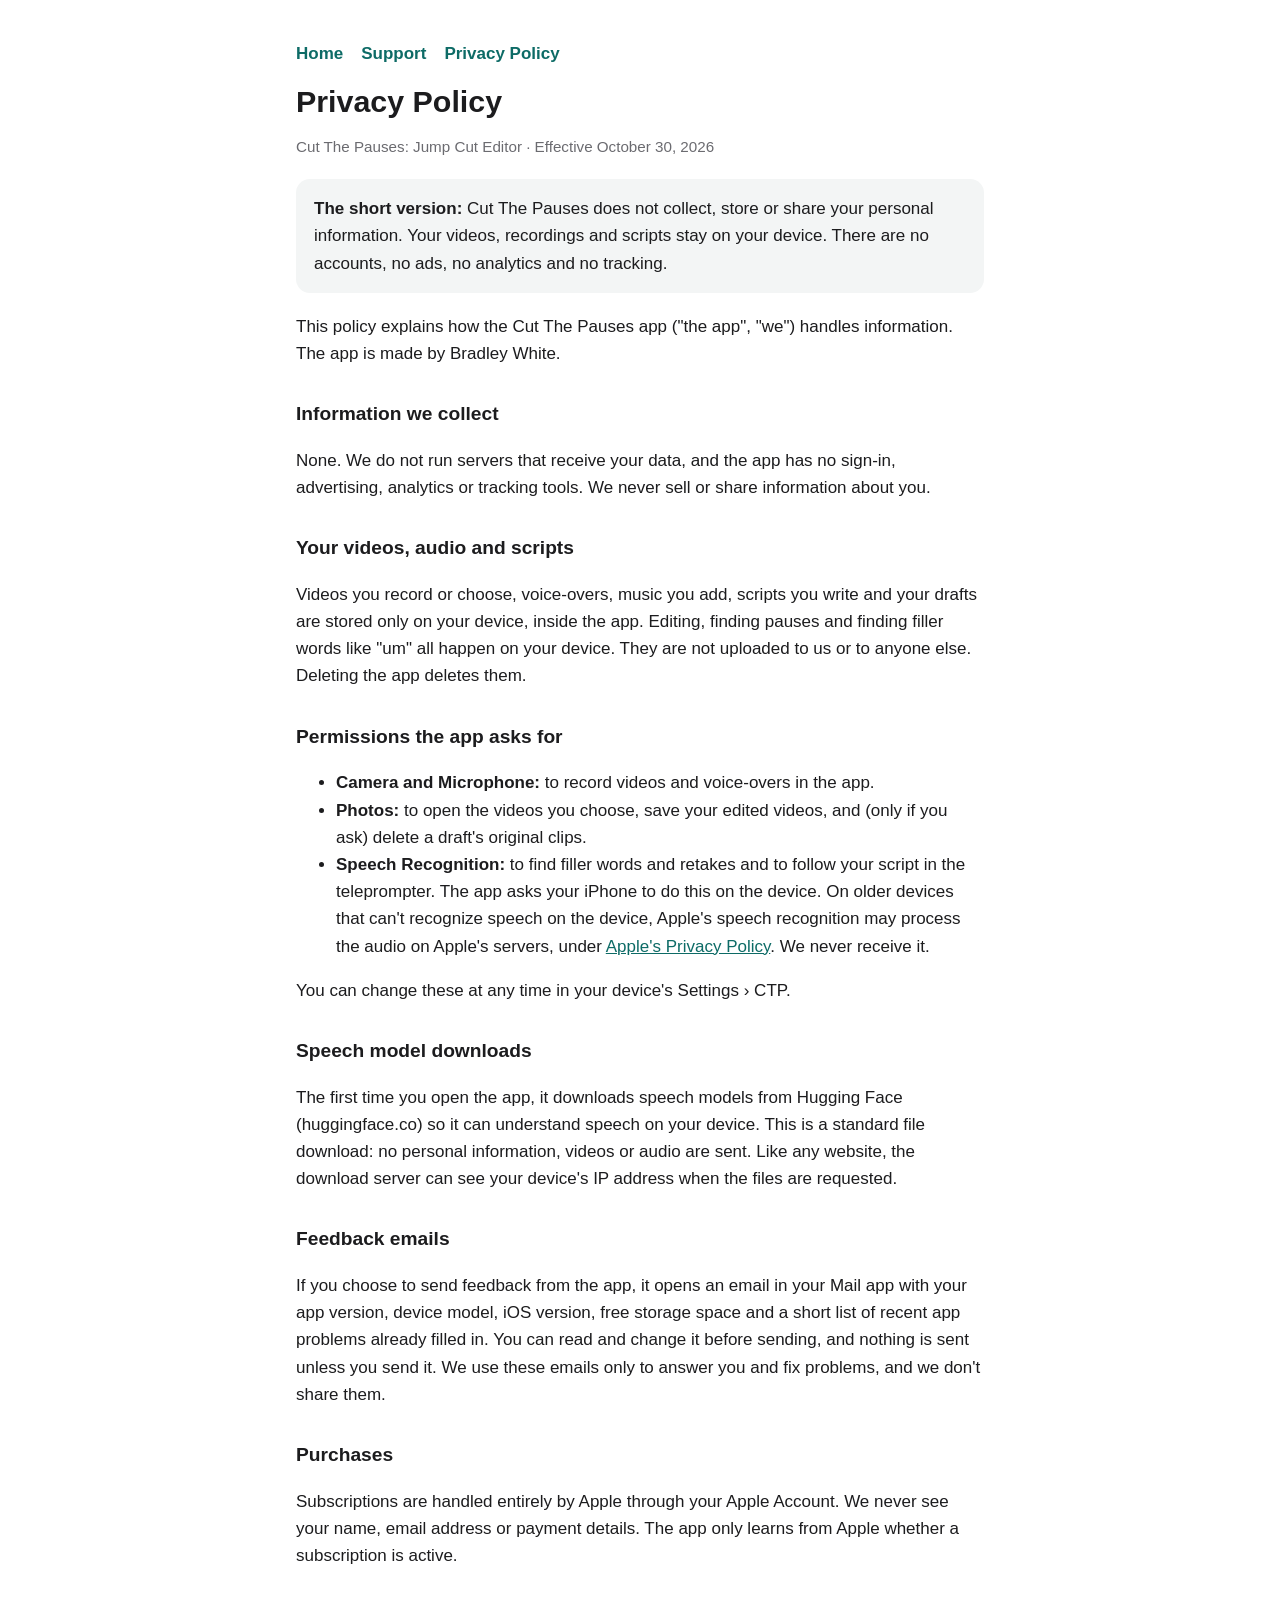
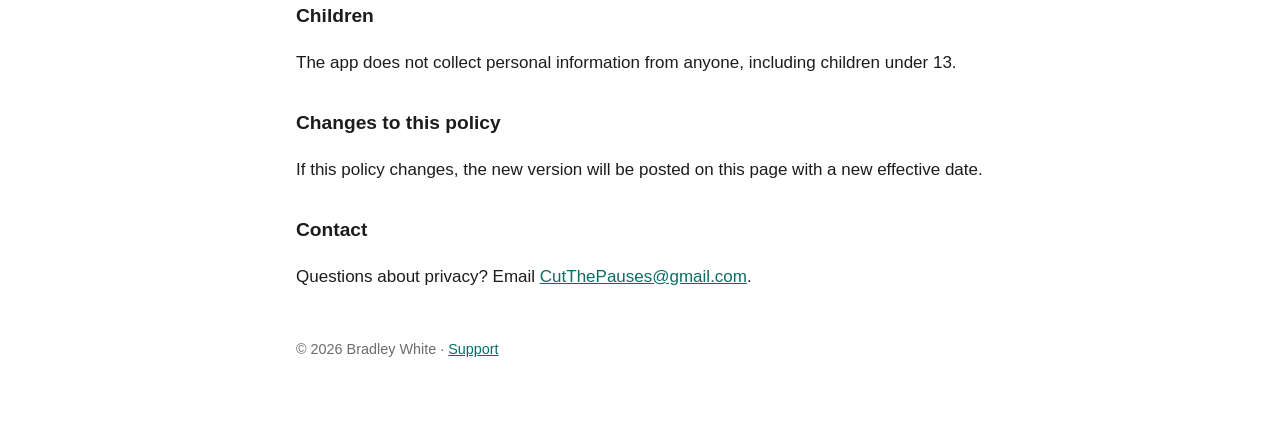
==== privacy.html @ ee51a825 "Add files via upload" ====
<!doctype html>
<html lang="en">
<head>
<meta charset="utf-8">
<meta name="viewport" content="width=device-width, initial-scale=1">
<title>Cut The Pauses Privacy Policy</title>
<link rel="stylesheet" href="style.css">
</head>
<body>
<main>
  <nav><a href="./">Home</a><a href="support.html">Support</a><a href="privacy.html">Privacy Policy</a></nav>
  <h1>Privacy Policy</h1>
  <p class="muted">Cut The Pauses: Jump Cut Editor &middot; Effective October 30, 2026</p>

  <div class="card">
    <strong>The short version:</strong> Cut The Pauses does not collect, store or share your personal information. Your videos, recordings and scripts stay on your device. There are no accounts, no ads, no analytics and no tracking.
  </div>

  <p>This policy explains how the Cut The Pauses app ("the app", "we") handles information. The app is made by Bradley White.</p>

  <h2>Information we collect</h2>
  <p>None. We do not run servers that receive your data, and the app has no sign-in, advertising, analytics or tracking tools. We never sell or share information about you.</p>

  <h2>Your videos, audio and scripts</h2>
  <p>Videos you record or choose, voice-overs, music you add, scripts you write and your drafts are stored only on your device, inside the app. Editing, finding pauses and finding filler words like "um" all happen on your device. They are not uploaded to us or to anyone else. Deleting the app deletes them.</p>

  <h2>Permissions the app asks for</h2>
  <ul>
    <li><strong>Camera and Microphone:</strong> to record videos and voice-overs in the app.</li>
    <li><strong>Photos:</strong> to open the videos you choose, save your edited videos, and (only if you ask) delete a draft's original clips.</li>
    <li><strong>Speech Recognition:</strong> to find filler words and retakes and to follow your script in the teleprompter. The app asks your iPhone to do this on the device. On older devices that can't recognize speech on the device, Apple's speech recognition may process the audio on Apple's servers, under <a href="https://www.apple.com/legal/privacy/">Apple's Privacy Policy</a>. We never receive it.</li>
  </ul>
  <p>You can change these at any time in your device's Settings &rsaquo; CTP.</p>

  <h2>Speech model downloads</h2>
  <p>The first time you open the app, it downloads speech models from Hugging Face (huggingface.co) so it can understand speech on your device. This is a standard file download: no personal information, videos or audio are sent. Like any website, the download server can see your device's IP address when the files are requested.</p>

  <h2>Feedback emails</h2>
  <p>If you choose to send feedback from the app, it opens an email in your Mail app with your app version, device model, iOS version, free storage space and a short list of recent app problems already filled in. You can read and change it before sending, and nothing is sent unless you send it. We use these emails only to answer you and fix problems, and we don't share them.</p>

  <h2>Purchases</h2>
  <p>Subscriptions are handled entirely by Apple through your Apple Account. We never see your name, email address or payment details. The app only learns from Apple whether a subscription is active.</p>

  <h2>Children</h2>
  <p>The app does not collect personal information from anyone, including children under 13.</p>

  <h2>Changes to this policy</h2>
  <p>If this policy changes, the new version will be posted on this page with a new effective date.</p>

  <h2>Contact</h2>
  <p>Questions about privacy? Email <a href="mailto:CutThePauses@gmail.com">CutThePauses@gmail.com</a>.</p>

  <footer>&copy; 2026 Bradley White &middot; <a href="support.html">Support</a></footer>
</main>
</body>
</html>
---- style.css ----
:root { --bg:#ffffff; --text:#1c1c1e; --muted:#6b6b70; --accent:#0d6b66; --card:#f3f5f5; }
@media (prefers-color-scheme: dark) { :root { --bg:#111214; --text:#f2f2f4; --muted:#a1a1a8; --accent:#3fc1b7; --card:#1c1d20; } }
* { box-sizing: border-box; }
body { margin:0; background:var(--bg); color:var(--text); font:17px/1.6 -apple-system, BlinkMacSystemFont, "Segoe UI", Roboto, Helvetica, Arial, sans-serif; }
main { max-width:720px; margin:0 auto; padding:40px 16px 64px; }
header { display:flex; align-items:center; gap:12px; margin-bottom:8px; }
header img { width:48px; height:48px; border-radius:11px; }
h1 { font-size:1.9rem; line-height:1.2; margin:16px 0 4px; }
h2 { font-size:1.2rem; margin:32px 0 6px; }
p, li { color:var(--text); }
.muted { color:var(--muted); font-size:.95rem; }
a { color:var(--accent); }
nav { display:flex; gap:18px; flex-wrap:wrap; font-weight:600; }
nav a { text-decoration:none; }
.card { background:var(--card); border-radius:14px; padding:16px 18px; margin:20px 0; }
footer { margin-top:48px; color:var(--muted); font-size:.9rem; }
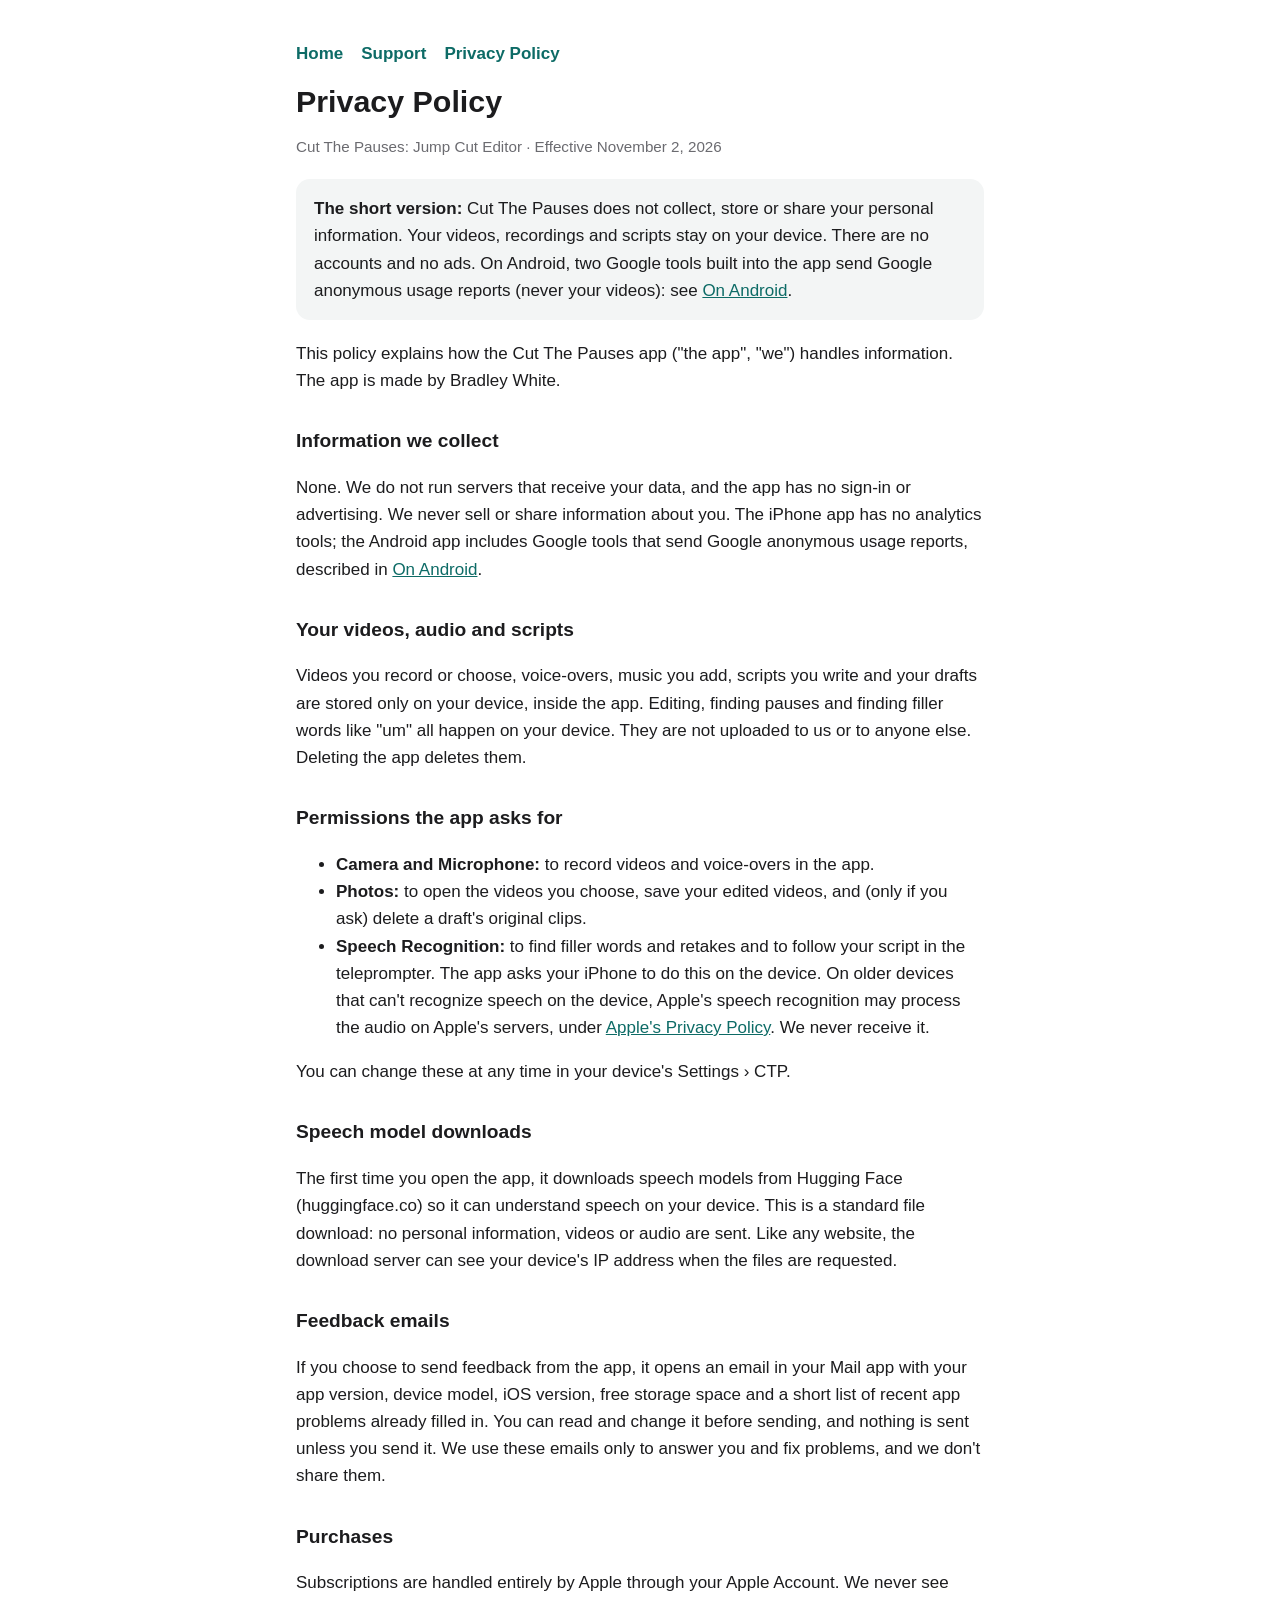
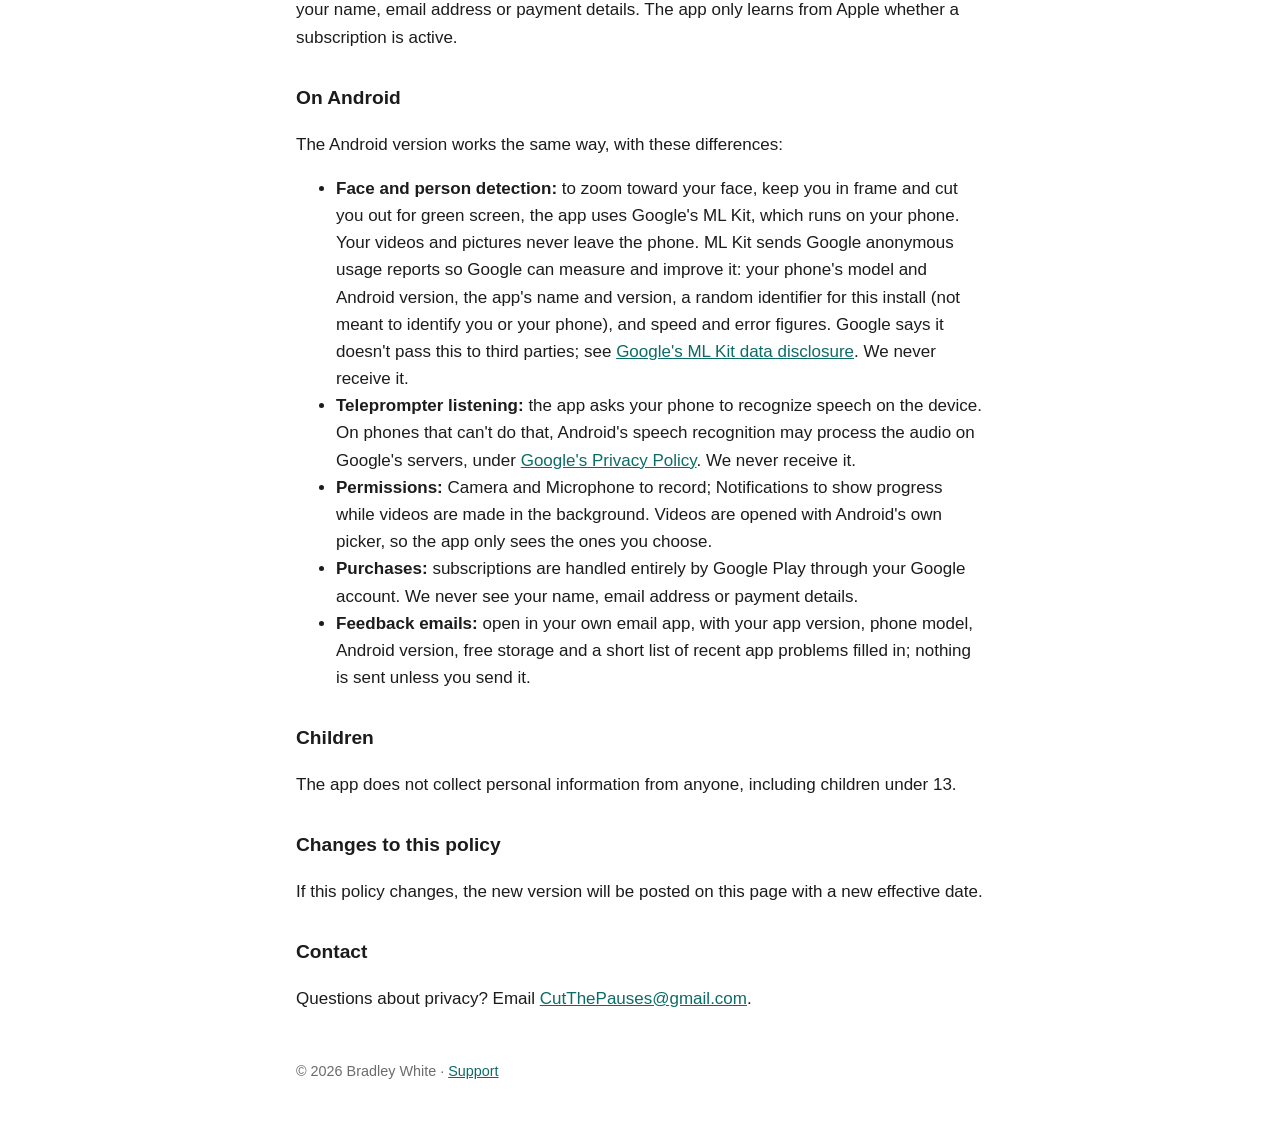
==== commit e73b0b36: "Privacy policy: add an On Android section Adds what the Android app's Google tools (ML Kit) send, th" ====
--- a/privacy.html
+++ b/privacy.html
@@ -10,16 +10,16 @@
 <main>
   <nav><a href="./">Home</a><a href="support.html">Support</a><a href="privacy.html">Privacy Policy</a></nav>
   <h1>Privacy Policy</h1>
-  <p class="muted">Cut The Pauses: Jump Cut Editor &middot; Effective October 30, 2026</p>
+  <p class="muted">Cut The Pauses: Jump Cut Editor &middot; Effective November 2, 2026</p>
 
   <div class="card">
-    <strong>The short version:</strong> Cut The Pauses does not collect, store or share your personal information. Your videos, recordings and scripts stay on your device. There are no accounts, no ads, no analytics and no tracking.
+    <strong>The short version:</strong> Cut The Pauses does not collect, store or share your personal information. Your videos, recordings and scripts stay on your device. There are no accounts and no ads. On Android, two Google tools built into the app send Google anonymous usage reports (never your videos): see <a href="#android">On Android</a>.
   </div>
 
   <p>This policy explains how the Cut The Pauses app ("the app", "we") handles information. The app is made by Bradley White.</p>
 
   <h2>Information we collect</h2>
-  <p>None. We do not run servers that receive your data, and the app has no sign-in, advertising, analytics or tracking tools. We never sell or share information about you.</p>
+  <p>None. We do not run servers that receive your data, and the app has no sign-in or advertising. We never sell or share information about you. The iPhone app has no analytics tools; the Android app includes Google tools that send Google anonymous usage reports, described in <a href="#android">On Android</a>.</p>
 
   <h2>Your videos, audio and scripts</h2>
   <p>Videos you record or choose, voice-overs, music you add, scripts you write and your drafts are stored only on your device, inside the app. Editing, finding pauses and finding filler words like "um" all happen on your device. They are not uploaded to us or to anyone else. Deleting the app deletes them.</p>
@@ -41,6 +41,16 @@
   <h2>Purchases</h2>
   <p>Subscriptions are handled entirely by Apple through your Apple Account. We never see your name, email address or payment details. The app only learns from Apple whether a subscription is active.</p>
 
+  <h2 id="android">On Android</h2>
+  <p>The Android version works the same way, with these differences:</p>
+  <ul>
+    <li><strong>Face and person detection:</strong> to zoom toward your face, keep you in frame and cut you out for green screen, the app uses Google's ML Kit, which runs on your phone. Your videos and pictures never leave the phone. ML Kit sends Google anonymous usage reports so Google can measure and improve it: your phone's model and Android version, the app's name and version, a random identifier for this install (not meant to identify you or your phone), and speed and error figures. Google says it doesn't pass this to third parties; see <a href="https://developers.google.com/ml-kit/android-data-disclosure">Google's ML Kit data disclosure</a>. We never receive it.</li>
+    <li><strong>Teleprompter listening:</strong> the app asks your phone to recognize speech on the device. On phones that can't do that, Android's speech recognition may process the audio on Google's servers, under <a href="https://policies.google.com/privacy">Google's Privacy Policy</a>. We never receive it.</li>
+    <li><strong>Permissions:</strong> Camera and Microphone to record; Notifications to show progress while videos are made in the background. Videos are opened with Android's own picker, so the app only sees the ones you choose.</li>
+    <li><strong>Purchases:</strong> subscriptions are handled entirely by Google Play through your Google account. We never see your name, email address or payment details.</li>
+    <li><strong>Feedback emails:</strong> open in your own email app, with your app version, phone model, Android version, free storage and a short list of recent app problems filled in; nothing is sent unless you send it.</li>
+  </ul>
+
   <h2>Children</h2>
   <p>The app does not collect personal information from anyone, including children under 13.</p>
 
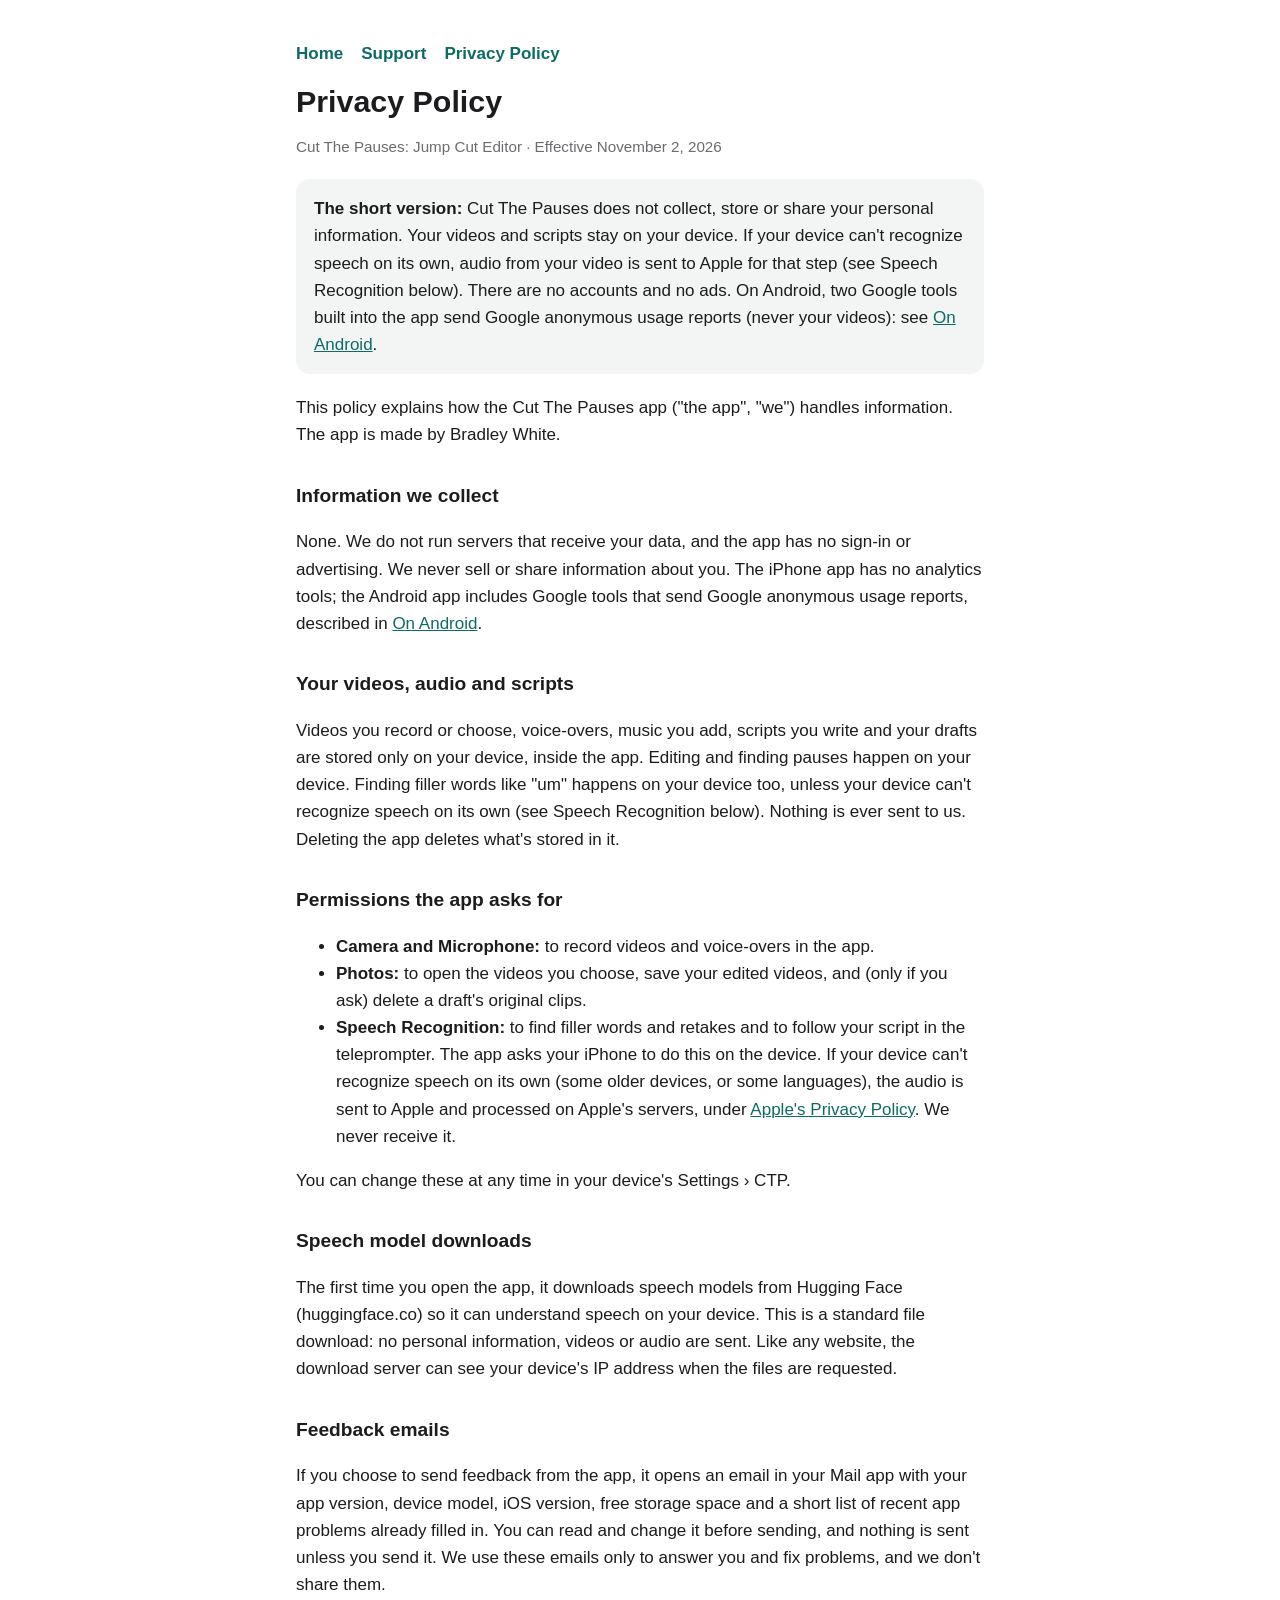
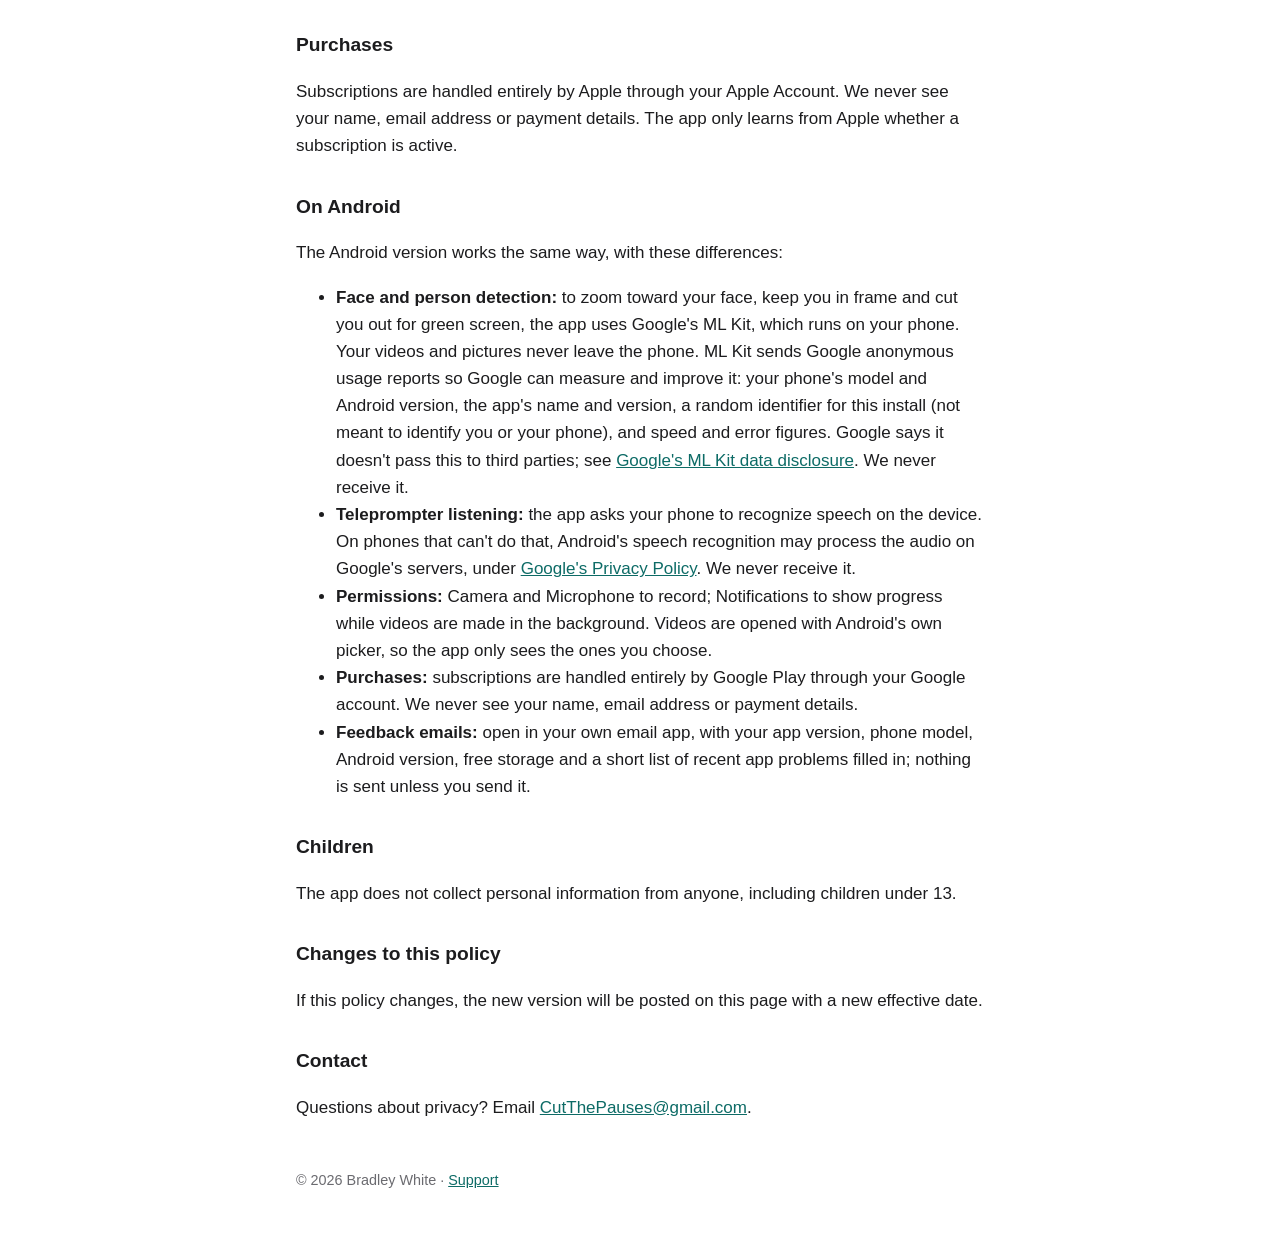
==== commit 5397fcca: "Privacy: say when audio goes to Apple" ====
--- a/privacy.html
+++ b/privacy.html
@@ -13,7 +13,7 @@
   <p class="muted">Cut The Pauses: Jump Cut Editor &middot; Effective November 2, 2026</p>
 
   <div class="card">
-    <strong>The short version:</strong> Cut The Pauses does not collect, store or share your personal information. Your videos, recordings and scripts stay on your device. There are no accounts and no ads. On Android, two Google tools built into the app send Google anonymous usage reports (never your videos): see <a href="#android">On Android</a>.
+    <strong>The short version:</strong> Cut The Pauses does not collect, store or share your personal information. Your videos and scripts stay on your device. If your device can't recognize speech on its own, audio from your video is sent to Apple for that step (see Speech Recognition below). There are no accounts and no ads. On Android, two Google tools built into the app send Google anonymous usage reports (never your videos): see <a href="#android">On Android</a>.
   </div>
 
   <p>This policy explains how the Cut The Pauses app ("the app", "we") handles information. The app is made by Bradley White.</p>
@@ -22,13 +22,13 @@
   <p>None. We do not run servers that receive your data, and the app has no sign-in or advertising. We never sell or share information about you. The iPhone app has no analytics tools; the Android app includes Google tools that send Google anonymous usage reports, described in <a href="#android">On Android</a>.</p>
 
   <h2>Your videos, audio and scripts</h2>
-  <p>Videos you record or choose, voice-overs, music you add, scripts you write and your drafts are stored only on your device, inside the app. Editing, finding pauses and finding filler words like "um" all happen on your device. They are not uploaded to us or to anyone else. Deleting the app deletes them.</p>
+  <p>Videos you record or choose, voice-overs, music you add, scripts you write and your drafts are stored only on your device, inside the app. Editing and finding pauses happen on your device. Finding filler words like "um" happens on your device too, unless your device can't recognize speech on its own (see Speech Recognition below). Nothing is ever sent to us. Deleting the app deletes what's stored in it.</p>
 
   <h2>Permissions the app asks for</h2>
   <ul>
     <li><strong>Camera and Microphone:</strong> to record videos and voice-overs in the app.</li>
     <li><strong>Photos:</strong> to open the videos you choose, save your edited videos, and (only if you ask) delete a draft's original clips.</li>
-    <li><strong>Speech Recognition:</strong> to find filler words and retakes and to follow your script in the teleprompter. The app asks your iPhone to do this on the device. On older devices that can't recognize speech on the device, Apple's speech recognition may process the audio on Apple's servers, under <a href="https://www.apple.com/legal/privacy/">Apple's Privacy Policy</a>. We never receive it.</li>
+    <li><strong>Speech Recognition:</strong> to find filler words and retakes and to follow your script in the teleprompter. The app asks your iPhone to do this on the device. If your device can't recognize speech on its own (some older devices, or some languages), the audio is sent to Apple and processed on Apple's servers, under <a href="https://www.apple.com/legal/privacy/">Apple's Privacy Policy</a>. We never receive it.</li>
   </ul>
   <p>You can change these at any time in your device's Settings &rsaquo; CTP.</p>
 
